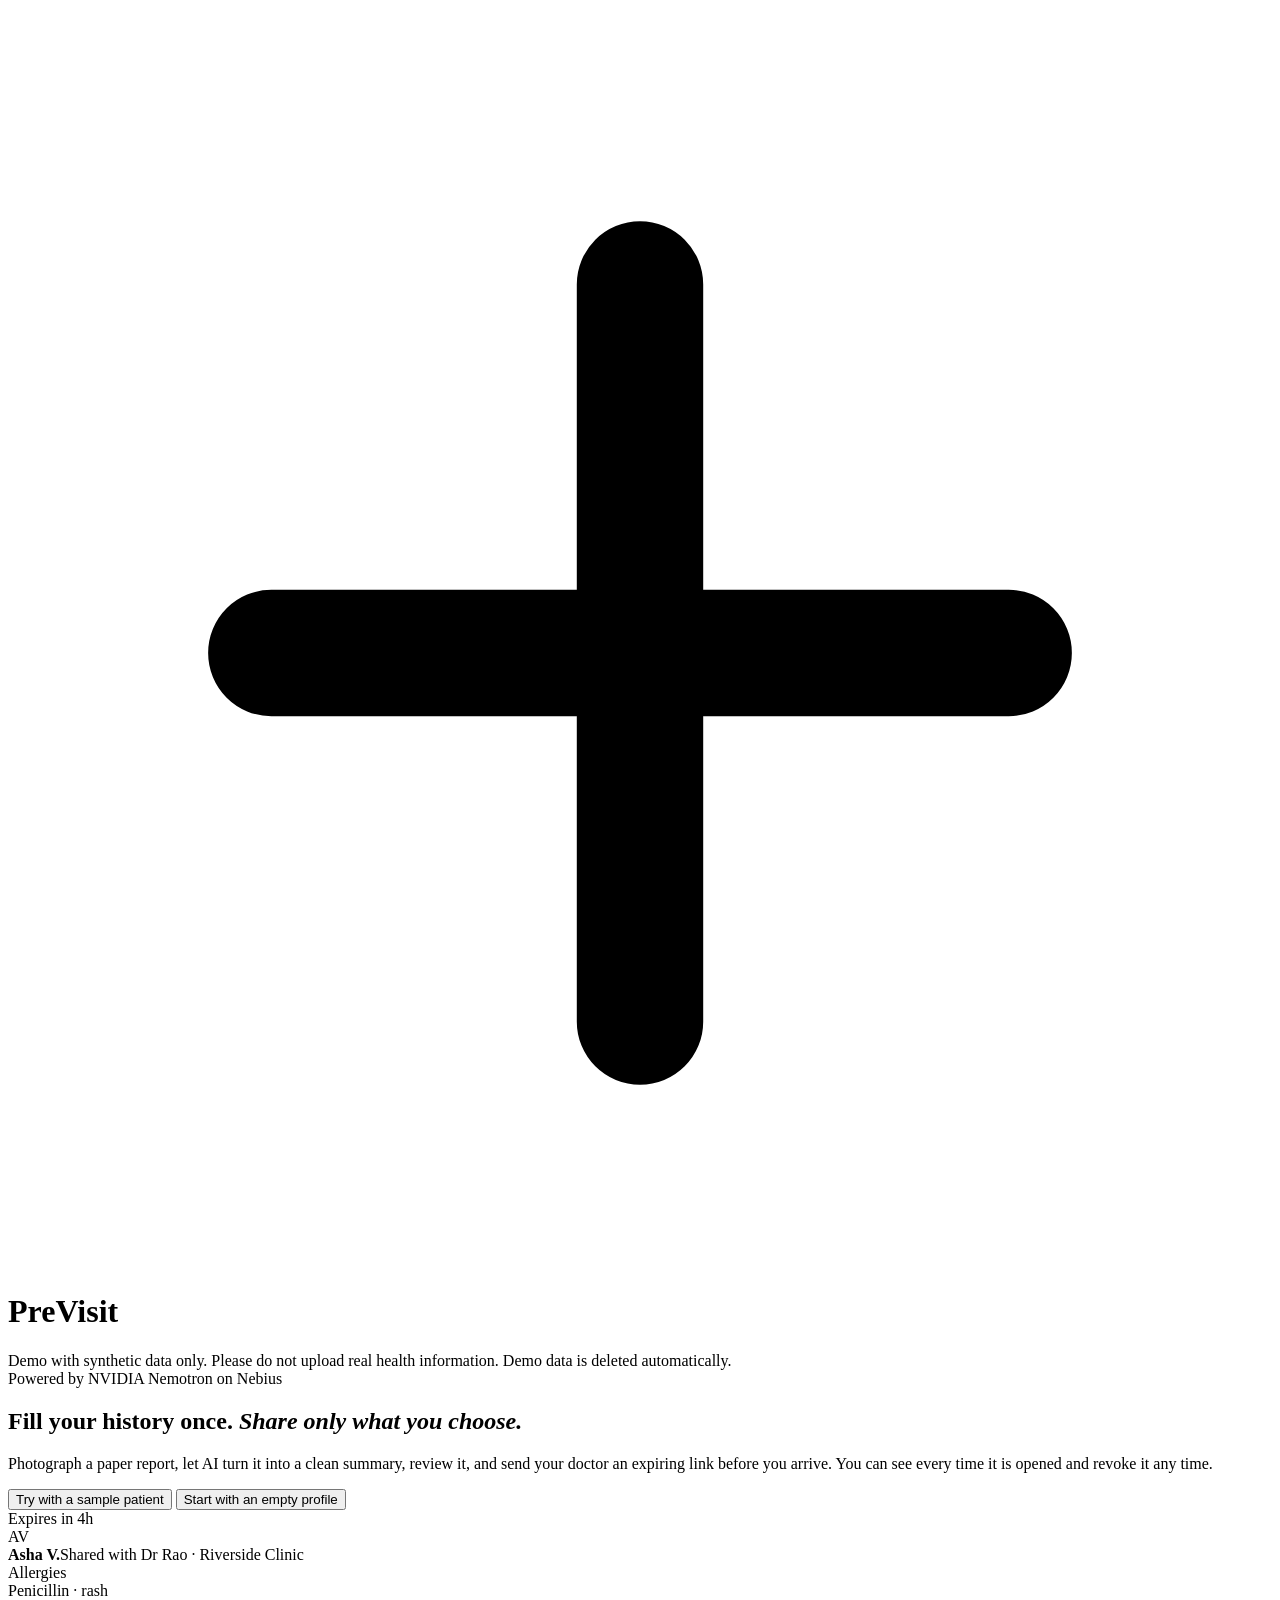
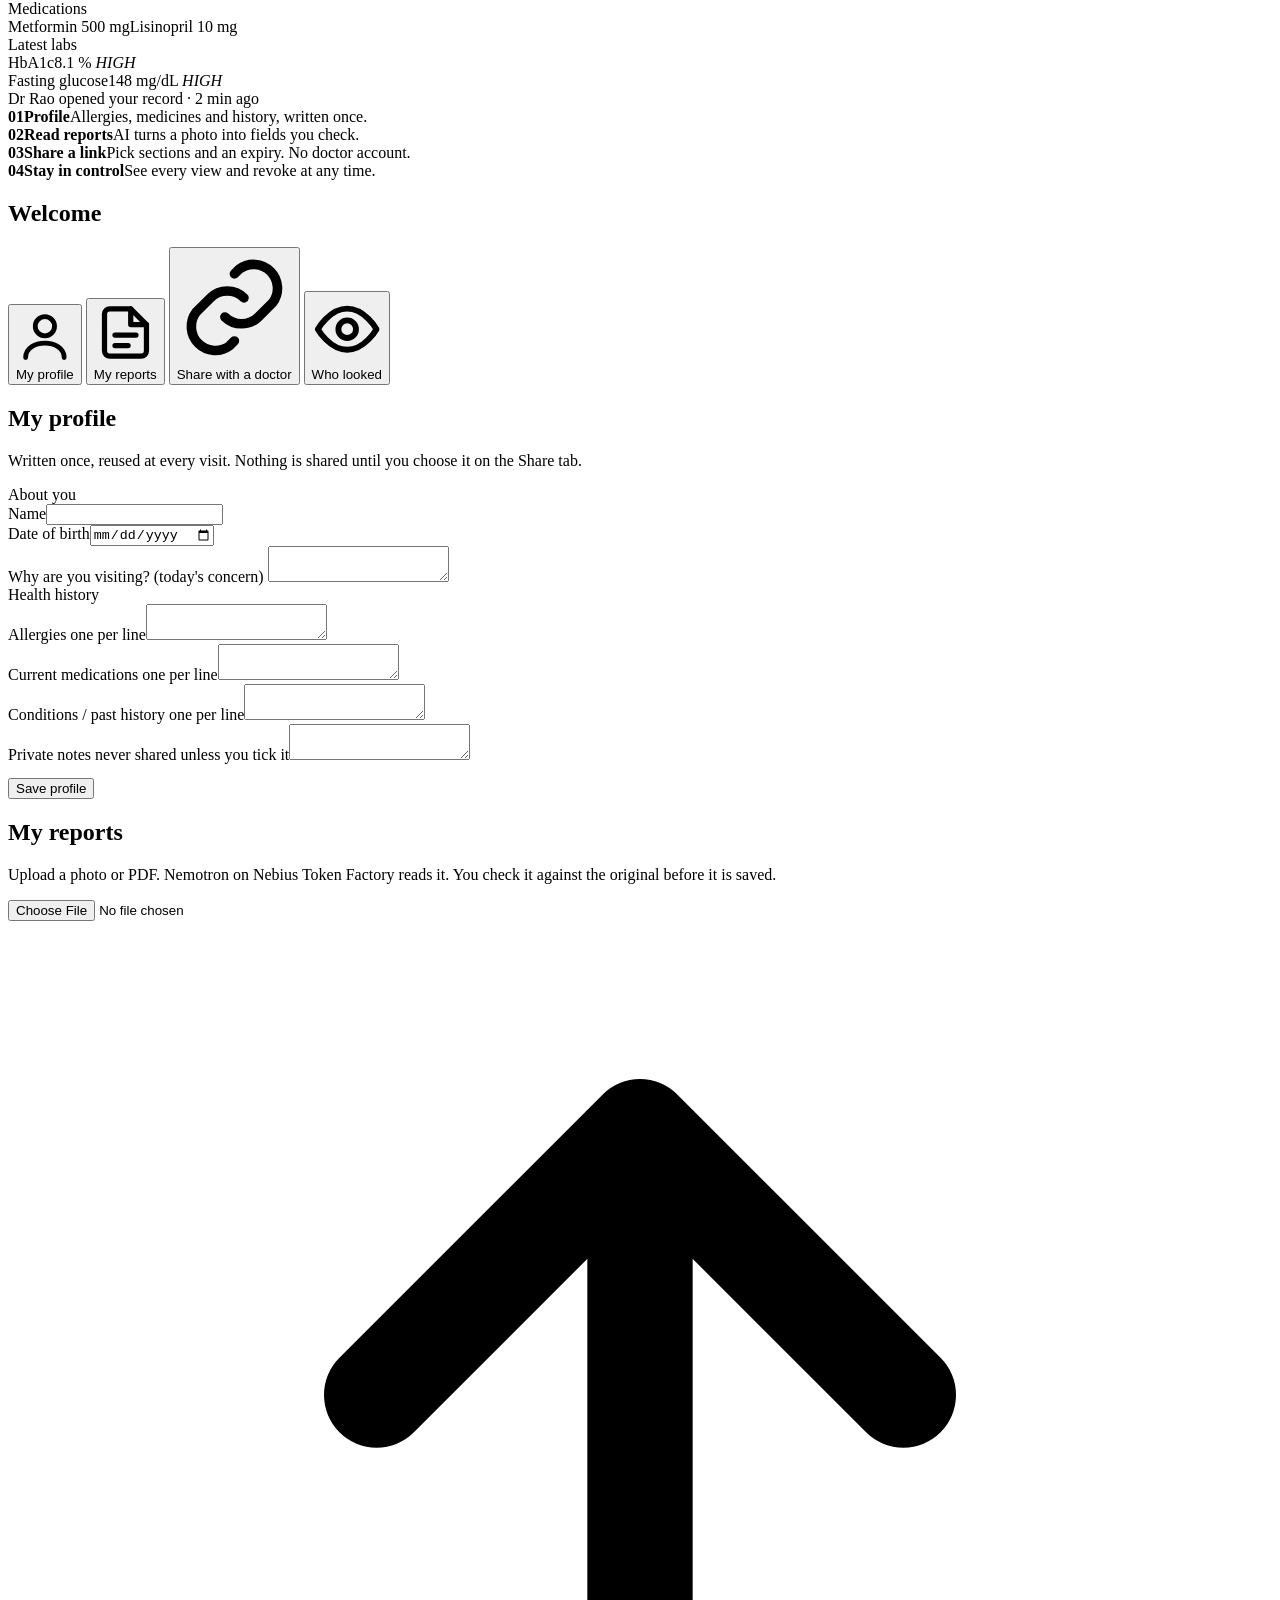
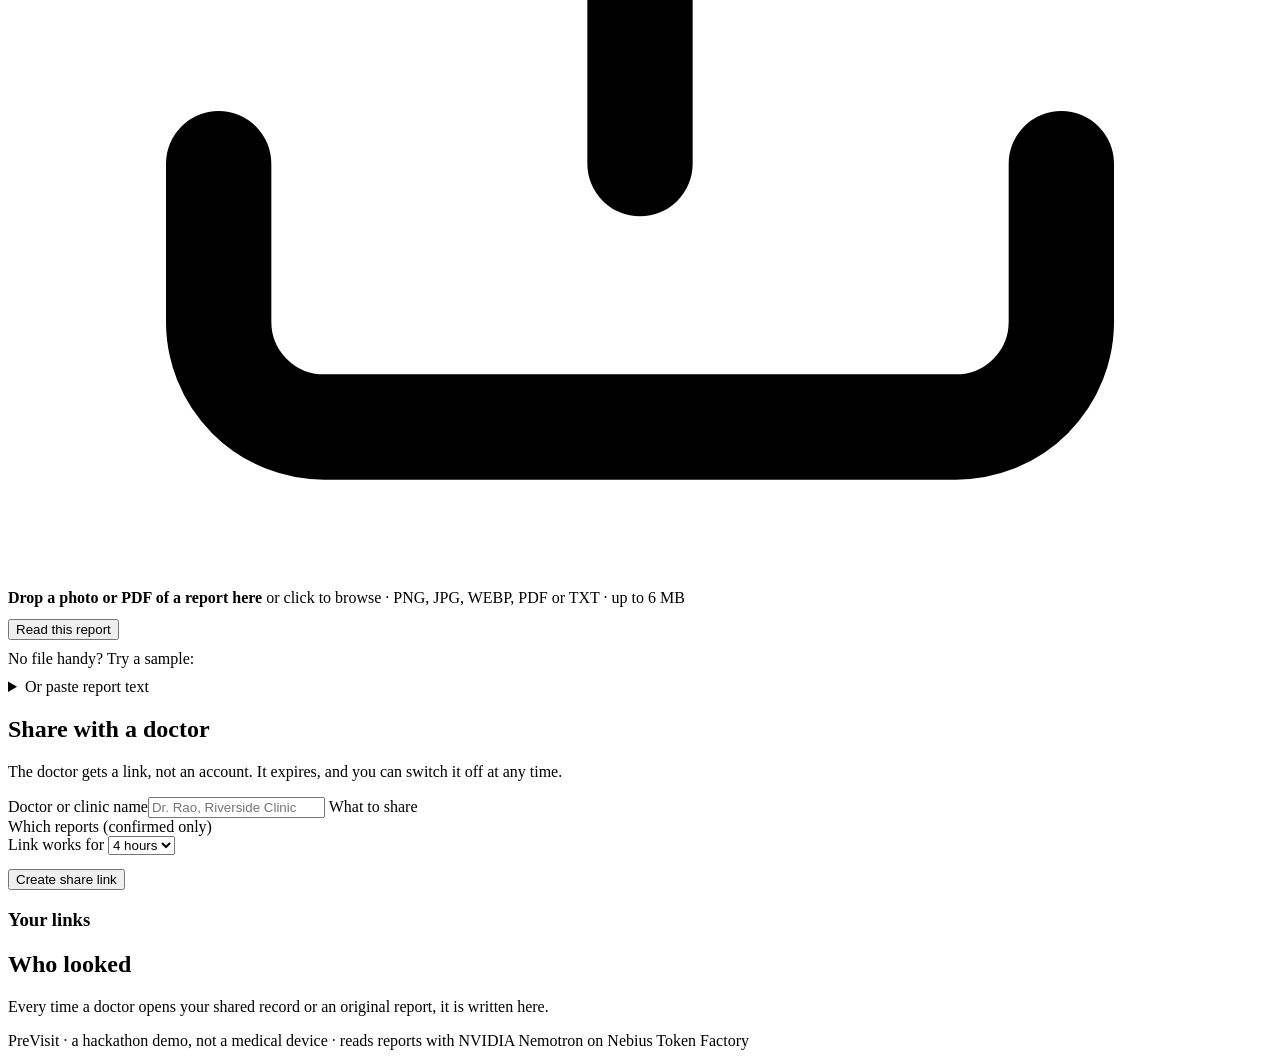
==== app/static/index.html @ 8d91fc80 "PreVisit: patient pre-visit records with NVIDIA Nemotron on Nebius Token Factory" ====
<!doctype html>
<html lang="en">
<head>
<meta charset="utf-8">
<meta name="viewport" content="width=device-width,initial-scale=1">
<title>PreVisit</title>
<link rel="preconnect" href="https://fonts.googleapis.com">
<link rel="stylesheet" href="https://fonts.googleapis.com/css2?family=Fraunces:ital,opsz,wght@0,9..144,500;0,9..144,600;1,9..144,500&family=Inter:wght@400;500;600;700&display=swap">
<link rel="stylesheet" href="/static/style.css">
</head>
<body>
<header><div class="in"><h1><span class="mark"><svg viewBox="0 0 24 24" fill="none" stroke="currentColor" stroke-width="2.4" stroke-linecap="round"><path d="M12 5v14M5 12h14"/></svg></span>PreVisit</h1><small id="modelinfo"></small></div></header>
<div class="demo" id="demo">Demo with synthetic data only. Please do not upload real health information. Demo data is deleted automatically.</div>

<main>
  <!-- landing -->
  <section id="landing" class="card hero hidden">
    <div>
      <span class="eyebrow">Powered by NVIDIA Nemotron on Nebius</span>
      <h2>Fill your history once. <em>Share only what you choose.</em></h2>
      <p class="sub">Photograph a paper report, let AI turn it into a clean summary, review it, and send your doctor an expiring link before you arrive. You can see every time it is opened and revoke it any time.</p>
      <div class="row">
        <button class="btn" id="startSample">Try with a sample patient</button>
        <button class="btn ghost" id="startEmpty">Start with an empty profile</button>
      </div>
    </div>
    <div class="preview" aria-hidden="true">
      <span class="badge-exp">Expires in 4h</span>
      <div class="pv-card">
        <div class="pv-top"><span class="avatar">AV</span><div><b>Asha V.</b><span>Shared with Dr Rao · Riverside Clinic</span></div></div>
        <div class="pv-label">Allergies</div>
        <div class="chips"><span class="chip red">Penicillin · rash</span></div>
        <div class="pv-label">Medications</div>
        <div class="chips"><span class="chip">Metformin 500 mg</span><span class="chip">Lisinopril 10 mg</span></div>
        <div class="pv-label">Latest labs</div>
        <div class="pv-lab"><span>HbA1c</span><span>8.1 % <em>HIGH</em></span></div>
        <div class="pv-lab"><span>Fasting glucose</span><span>148 mg/dL <em>HIGH</em></span></div>
      </div>
      <div class="toast"><i></i>Dr Rao opened your record · 2 min ago</div>
    </div>
    <div class="steps">
      <div class="step"><b>01</b><strong>Profile</strong><span>Allergies, medicines and history, written once.</span></div>
      <div class="step"><b>02</b><strong>Read reports</strong><span>AI turns a photo into fields you check.</span></div>
      <div class="step"><b>03</b><strong>Share a link</strong><span>Pick sections and an expiry. No doctor account.</span></div>
      <div class="step"><b>04</b><strong>Stay in control</strong><span>See every view and revoke at any time.</span></div>
    </div>
  </section>

  <!-- app -->
  <section id="app" class="hidden">
    <div class="hello">
      <div><h2 id="helloName">Welcome</h2><p class="sub" id="helloSub"></p></div>
      <ol class="progress" id="progress"></ol>
    </div>
    <nav class="tabs" id="tabs">
      <button data-tab="profile" class="on"><svg viewBox="0 0 24 24" fill="none" stroke="currentColor" stroke-width="2" stroke-linecap="round" stroke-linejoin="round"><circle cx="12" cy="8" r="4"/><path d="M4 21c0-4 4-6 8-6s8 2 8 6"/></svg>My profile</button>
      <button data-tab="reports"><svg viewBox="0 0 24 24" fill="none" stroke="currentColor" stroke-width="2" stroke-linecap="round" stroke-linejoin="round"><path d="M14 3H6a2 2 0 0 0-2 2v14a2 2 0 0 0 2 2h12a2 2 0 0 0 2-2V9z"/><path d="M14 3v6h6M8 13h8M8 17h5"/></svg>My reports<span class="count hidden" id="draftCount"></span></button>
      <button data-tab="share"><svg viewBox="0 0 24 24" fill="none" stroke="currentColor" stroke-width="2" stroke-linecap="round" stroke-linejoin="round"><path d="M10 14a5 5 0 0 0 7 0l3-3a5 5 0 0 0-7-7l-1 1"/><path d="M14 10a5 5 0 0 0-7 0l-3 3a5 5 0 0 0 7 7l1-1"/></svg>Share with a doctor</button>
      <button data-tab="log"><svg viewBox="0 0 24 24" fill="none" stroke="currentColor" stroke-width="2" stroke-linecap="round" stroke-linejoin="round"><path d="M2 12s4-7 10-7 10 7 10 7-4 7-10 7S2 12 2 12z"/><circle cx="12" cy="12" r="3"/></svg>Who looked</button>
    </nav>

    <div id="tab-profile" class="card">
      <h2>My profile</h2>
      <p class="sub">Written once, reused at every visit. Nothing is shared until you choose it on the Share tab.</p>
      <div class="sect">About you</div>
      <div class="grid2">
        <div><label>Name</label><input type="text" id="p_name"></div>
        <div><label>Date of birth</label><input type="date" id="p_dob"></div>
      </div>
      <label>Why are you visiting? <span class="hint">(today's concern)</span></label>
      <textarea id="p_concern"></textarea>
      <div id="emergency" class="alert bad hidden"></div>
      <div class="sect">Health history</div>
      <div class="grid2">
        <div><label>Allergies <span class="hint">one per line</span></label><textarea id="p_allergies"></textarea></div>
        <div><label>Current medications <span class="hint">one per line</span></label><textarea id="p_meds"></textarea></div>
        <div><label>Conditions / past history <span class="hint">one per line</span></label><textarea id="p_conditions"></textarea></div>
        <div><label>Private notes <span class="hint">never shared unless you tick it</span></label><textarea id="p_notes"></textarea></div>
      </div>
      <div class="row" style="margin-top:14px"><button class="btn" id="saveProfile">Save profile</button><span id="saved" class="hint"></span></div>
    </div>

    <div id="tab-reports" class="card hidden">
      <h2>My reports</h2>
      <p class="sub">Upload a photo or PDF. Nemotron on Nebius Token Factory reads it. You check it against the original before it is saved.</p>
      <label class="drop" id="drop">
        <input type="file" id="file" accept="image/png,image/jpeg,image/webp,application/pdf,text/plain">
        <span class="drop-ic"><svg viewBox="0 0 24 24" fill="none" stroke="currentColor" stroke-width="2" stroke-linecap="round" stroke-linejoin="round"><path d="M12 16V4M7 9l5-5 5 5"/><path d="M4 16v3a2 2 0 0 0 2 2h12a2 2 0 0 0 2-2v-3"/></svg></span>
        <b id="dropName">Drop a photo or PDF of a report here</b>
        <span class="hint">or click to browse · PNG, JPG, WEBP, PDF or TXT · up to 6 MB</span>
      </label>
      <div class="row" style="margin-top:12px"><button class="btn" id="upload">Read this report</button></div>
      <div class="row" style="margin-top:10px">
        <span class="hint">No file handy? Try a sample:</span>
        <span id="samples" class="row"></span>
      </div>
      <details style="margin-top:10px"><summary class="hint">Or paste report text</summary>
        <textarea id="pasted" placeholder="Paste the text of a report (synthetic data only)"></textarea>
        <button class="btn ghost" id="pasteBtn" style="margin-top:6px">Read pasted text</button>
      </details>
      <div id="reportMsg"></div>
      <div id="reportList"></div>
    </div>

    <div id="tab-share" class="card hidden">
      <h2>Share with a doctor</h2>
      <p class="sub">The doctor gets a link, not an account. It expires, and you can switch it off at any time.</p>
      <label>Doctor or clinic name</label><input type="text" id="s_doctor" placeholder="Dr. Rao, Riverside Clinic">
      <label>What to share</label>
      <div id="s_sections"></div>
      <div id="s_reports" class="hidden"><label>Which reports <span class="hint">(confirmed only)</span></label><div id="s_reportlist"></div></div>
      <label>Link works for</label>
      <select id="s_expiry">
        <option value="60">1 hour</option><option value="240" selected>4 hours</option>
        <option value="1440">1 day</option><option value="10080">7 days</option>
      </select>
      <div class="row" style="margin-top:14px"><button class="btn" id="makeShare">Create share link</button></div>
      <div id="shareMsg"></div>
      <h3>Your links</h3>
      <div id="shareList"></div>
    </div>

    <div id="tab-log" class="card hidden">
      <h2>Who looked</h2>
      <p class="sub">Every time a doctor opens your shared record or an original report, it is written here.</p>
      <div id="logList"></div>
    </div>
  </section>
</main>
<footer>PreVisit · a hackathon demo, not a medical device · reads reports with NVIDIA Nemotron on Nebius Token Factory</footer>

<script>
const $ = s => document.querySelector(s);
const esc = s => String(s ?? '').replace(/[&<>"']/g, c => ({'&':'&amp;','<':'&lt;','>':'&gt;','"':'&quot;',"'":'&#39;'}[c]));
let TOKEN = null; try { TOKEN = localStorage.getItem('pv_token'); } catch (e) {}
let STATE = {profile: {}, reports: []};

async function api(path, opts = {}) {
  const o = {...opts, headers: {...(opts.headers || {})}};
  if (TOKEN) o.headers['X-Patient-Token'] = TOKEN;
  if (o.body && !(o.body instanceof FormData)) { o.headers['Content-Type'] = 'application/json'; o.body = JSON.stringify(o.body); }
  const r = await fetch(path, o);
  if (!r.ok) {
    let m = r.statusText; try { const j = await r.json(); m = typeof j.detail === 'string' ? j.detail : JSON.stringify(j.detail); } catch (e) {}
    if (r.status === 401) { try { localStorage.removeItem('pv_token'); } catch (e) {} TOKEN = null; boot(); }
    throw new Error(m);
  }
  return r.json();
}
function busy(btn, on, label) { btn.disabled = on; if (on) { btn._t = btn.textContent; btn.innerHTML = '<span class="spinner"></span>' + (label || 'Working'); } else btn.textContent = btn._t || btn.textContent; }
function when(t) { return new Date(t * 1000).toLocaleString(); }
const lines = id => $(id).value.split('\n').map(x => x.trim()).filter(Boolean);

// ---------- boot
async function boot() {
  const cfg = await fetch('/api/config').then(r => r.json()).catch(() => ({}));
  $('#modelinfo').textContent = cfg.mock ? 'Mock mode (no AI calls)' : '';
  if (cfg.retention_hours) $('#demo').textContent = `Demo with synthetic data only. Please do not upload real health information. Demo data is deleted after ${cfg.retention_hours} hours.`;
  if (!TOKEN) { $('#landing').classList.remove('hidden'); $('#app').classList.add('hidden'); return; }
  $('#landing').classList.add('hidden'); $('#app').classList.remove('hidden');
  await refresh(); loadSamples();
  if (location.hash) showTab(location.hash.slice(1));
}
async function start(sample) {
  const r = await api('/api/patients' + (sample ? '?sample=true' : ''), {method: 'POST'});
  TOKEN = r.token; try { localStorage.setItem('pv_token', TOKEN); } catch (e) {}
  boot();
}
$('#startSample').onclick = () => start(true);
$('#startEmpty').onclick = () => start(false);

async function refresh() {
  STATE = await api('/api/me');
  const p = STATE.profile;
  $('#p_name').value = p.name; $('#p_dob').value = p.dob; $('#p_concern').value = p.todays_concern;
  $('#p_allergies').value = p.allergies.join('\n'); $('#p_meds').value = p.medications.join('\n');
  $('#p_conditions').value = p.conditions.join('\n'); $('#p_notes').value = p.notes;
  renderReports(); renderShareForm(); renderProgress(); loadShares(); loadLog();
}

// ---------- welcome + next step
let SHARES = [];
function renderProgress() {
  const p = STATE.profile, reps = STATE.reports;
  const drafts = reps.filter(r => r.status === 'draft').length, confirmed = reps.length - drafts;
  const active = SHARES.filter(s => s.state === 'active').length;
  const profileDone = !!(p.name && (p.todays_concern || p.allergies.length || p.medications.length || p.conditions.length));
  const steps = [
    {tab: 'profile', done: profileDone, t: 'Fill in your profile', d: profileDone ? 'Done' : 'A few minutes, once'},
    {tab: 'reports', done: confirmed > 0 && !drafts, t: 'Add and check reports',
     d: drafts ? `${drafts} waiting for your check` : confirmed ? `${confirmed} checked` : 'Photo or PDF'},
    {tab: 'share', done: active > 0, t: 'Share with your doctor', d: active ? `${active} active link${active > 1 ? 's' : ''}` : 'An expiring link'},
  ];
  const next = steps.find(s => !s.done);
  const first = (p.name || '').replace(/\(.*?\)/g, '').trim().split(/\s+/)[0];
  $('#helloName').textContent = first ? `Hi ${first}` : 'Welcome';
  $('#helloSub').textContent = next ? `Next: ${next.t.toLowerCase()}.` : "You're ready for your visit.";
  $('#progress').innerHTML = steps.map((s, i) => `<li class="${s.done ? 'done' : s === next ? 'next' : ''}" onclick="showTab('${s.tab}')">
    <span class="n">${s.done ? '✓' : i + 1}</span><div><b>${s.t}</b><span>${s.d}</span></div></li>`).join('');
  $('#draftCount').textContent = drafts; $('#draftCount').classList.toggle('hidden', !drafts);
}

// ---------- tabs
function showTab(name) {
  const b = document.querySelector(`#tabs button[data-tab="${name}"]`) || document.querySelector('#tabs button');
  document.querySelectorAll('#tabs button').forEach(x => x.classList.toggle('on', x === b));
  ['profile', 'reports', 'share', 'log'].forEach(t => $('#tab-' + t).classList.toggle('hidden', t !== b.dataset.tab));
  if (b.dataset.tab === 'share') { renderShareForm(); loadShares(); }
  if (b.dataset.tab === 'log') loadLog();
}
document.querySelectorAll('#tabs button').forEach(b => b.onclick = () => { history.replaceState(null, '', '#' + b.dataset.tab); showTab(b.dataset.tab); });

// ---------- profile
$('#saveProfile').onclick = async () => {
  const btn = $('#saveProfile'); busy(btn, true, 'Saving');
  try {
    const r = await api('/api/me/profile', {method: 'PUT', body: {
      name: $('#p_name').value, dob: $('#p_dob').value, todays_concern: $('#p_concern').value, notes: $('#p_notes').value,
      allergies: lines('#p_allergies'), medications: lines('#p_meds'), conditions: lines('#p_conditions')}});
    const e = $('#emergency'); e.classList.toggle('hidden', !r.emergency_warning); e.textContent = r.emergency_warning || '';
    $('#saved').textContent = 'Saved'; setTimeout(() => $('#saved').textContent = '', 2000);
    await refresh();
  } catch (err) { $('#saved').textContent = err.message; }
  busy(btn, false);
};

// ---------- reports
async function loadSamples() {
  try {
    const names = await fetch('/api/samples').then(r => r.json());
    $('#samples').innerHTML = names.map(n => `<button class="btn ghost" data-s="${esc(n)}">${esc(n.replace('sample_', '').replace('.png', '').replace(/_/g, ' '))}</button>`).join('');
    $('#samples').querySelectorAll('button').forEach(b => b.onclick = () => submitReport(b, () => api('/api/me/reports/sample', {method: 'POST', body: {name: b.dataset.s}})));
  } catch (e) {}
}
async function submitReport(btn, fn) {
  $('#reportMsg').innerHTML = ''; busy(btn, true, 'Reading');
  try { await fn(); await refresh(); }
  catch (e) { $('#reportMsg').innerHTML = `<div class="alert bad">${esc(e.message)}</div>`; }
  busy(btn, false);
}
$('#upload').onclick = () => {
  const f = $('#file').files[0]; if (!f) { $('#reportMsg').innerHTML = '<div class="alert warn">Choose a file first.</div>'; return; }
  const fd = new FormData(); fd.append('file', f);
  submitReport($('#upload'), () => api('/api/me/reports', {method: 'POST', body: fd}));
};
$('#file').onchange = () => { const f = $('#file').files[0]; $('#dropName').textContent = f ? f.name : 'Drop a photo or PDF of a report here'; $('#drop').classList.toggle('has', !!f); };
['dragenter', 'dragover'].forEach(ev => $('#drop').addEventListener(ev, e => { e.preventDefault(); $('#drop').classList.add('over'); }));
['dragleave', 'drop'].forEach(ev => $('#drop').addEventListener(ev, e => { e.preventDefault(); $('#drop').classList.remove('over'); }));
$('#drop').addEventListener('drop', e => { if (e.dataTransfer.files.length) { $('#file').files = e.dataTransfer.files; $('#file').onchange(); } });
$('#pasteBtn').onclick = () => submitReport($('#pasteBtn'), () => api('/api/me/reports/text', {method: 'POST', body: {text: $('#pasted').value}}));

const FIELDS = {
  medications: ['name', 'dose', 'frequency'], allergies: ['substance', 'reaction'], conditions: ['name'],
  lab_results: ['test', 'value', 'unit', 'reference_range', 'flag']
};
const TITLES = {medications: 'Medications', allergies: 'Allergies', conditions: 'Conditions', lab_results: 'Lab results'};
const LABELS = {name: 'Name', dose: 'Dose', frequency: 'How often', substance: 'Allergic to', reaction: 'Reaction',
  test: 'Test', value: 'Result', unit: 'Unit', reference_range: 'Normal range', flag: 'Flag'};
const TYPE = {lab: 'Lab report', prescription: 'Prescription', discharge: 'Discharge summary', imaging: 'Imaging report', other: 'Report'};

function rowHtml(key, item) {
  return `<div class="ex-row" data-key="${key}">` + FIELDS[key].map(f => f === 'flag'
    ? `<select data-f="flag" class="flag-${esc(item.flag || 'none')}" onchange="this.className='flag-'+(this.value||'none')">` +
      ['', 'high', 'low', 'normal'].map(v => `<option value="${v}" ${(item.flag || '') === v ? 'selected' : ''}>${v ? v[0].toUpperCase() + v.slice(1) : '–'}</option>`).join('') + '</select>'
    : `<input type="text" data-f="${f}" placeholder="${LABELS[f]}" aria-label="${LABELS[f]}" value="${esc(item[f] ?? '')}">`).join('') +
    `<button title="Remove this line" onclick="this.parentElement.remove()">×</button></div>`;
}
const headRow = key => `<div class="ex-row ex-head" data-key="${key}">${FIELDS[key].map(f => `<span>${LABELS[f]}</span>`).join('')}<span></span></div>`;
function reportCard(r) {
  const ex = r.extracted || {};
  const meta = [ex.provider, ex.report_date].filter(Boolean).map(m => `<span class="chip">${esc(m)}</span>`).join('');
  let h = `<div class="item" id="rep_${r.id}"><div class="row item-head"><strong>${TYPE[ex.report_type] || 'Report'}</strong>
     <span class="pill ${r.status}">${r.status === 'draft' ? 'Needs your check' : 'Checked'}</span>
     <span class="chips">${meta}</span><span class="hint fname">${esc(r.filename)}</span></div>`;
  h += `<div class="review"><div>`;
  if (r.has_file && r.mime.startsWith('image/')) h += `<img alt="original" src="/api/me/reports/${r.id}/file?t=${encodeURIComponent(TOKEN)}">`;
  else h += `<div class="hint">Original: ${esc(r.mime)}</div>`;
  h += `</div><div>`;
  if (r.status === 'draft') {
    h += `<div class="alert warn">Please compare each line with your report. Fix or remove anything that looks wrong, then confirm.</div>`;
    const empty = [];
    for (const key of Object.keys(FIELDS)) {
      const items = ex[key] || [];
      if (!items.length) { empty.push(TITLES[key].toLowerCase()); h += `<div data-list="${key}"></div>`; continue; }
      h += `<h3>${TITLES[key]}</h3><div data-list="${key}">${headRow(key)}${items.map(i => rowHtml(key, i)).join('')}</div>`;
    }
    if (empty.length) h += `<p class="hint">Nothing found for ${empty.join(', ')}.</p>`;
    h += `<label style="font-weight:400"><input type="checkbox" class="addp" checked> Add medications, allergies and conditions to my profile</label>
      <div class="row" style="margin-top:8px"><button class="btn" onclick="confirmReport('${r.id}', this)">Looks right, save it</button>
      <button class="btn ghost" onclick="delReport('${r.id}')">Discard</button></div>`;
  } else {
    for (const key of Object.keys(FIELDS)) {
      const items = ex[key] || []; if (!items.length) continue;
      h += `<h3>${TITLES[key]}</h3><table>` + items.map(i => '<tr>' + FIELDS[key].map(f =>
        `<td class="${f === 'flag' && (i[f] === 'high' || i[f] === 'low') ? 'flag-' + i[f] : ''}">${esc(i[f] ?? '')}</td>`).join('') + '</tr>').join('') + '</table>';
    }
    h += `<div class="row" style="margin-top:8px"><button class="btn ghost" onclick="delReport('${r.id}')">Delete</button></div>`;
  }
  return h + `</div></div></div>`;
}
function renderReports() { $('#reportList').innerHTML = STATE.reports.map(reportCard).join('') || '<p class="hint">No reports yet.</p>'; }
window.confirmReport = async (id, btn) => {
  const card = $('#rep_' + id), ex = {};
  const orig = STATE.reports.find(r => r.id === id).extracted;
  ['report_type', 'report_date', 'provider', 'key_notes'].forEach(k => ex[k] = orig[k]);
  for (const key of Object.keys(FIELDS)) {
    ex[key] = [...card.querySelectorAll(`[data-list="${key}"] .ex-row:not(.ex-head)`)].map(row => {
      const o = {}; row.querySelectorAll('input,select').forEach(i => o[i.dataset.f] = i.value.trim() || null);
      const src = (orig[key] || []).find(x => FIELDS[key].every(f => (x[f] ?? null) === (o[f] ?? null)));
      if (src && src.source_quote) o.source_quote = src.source_quote;
      return o;
    }).filter(o => Object.values(o).some(v => v));
  }
  busy(btn, true, 'Saving');
  try { await api(`/api/me/reports/${id}/confirm`, {method: 'PUT', body: {extracted: ex, add_to_profile: card.querySelector('.addp').checked}}); await refresh(); }
  catch (e) { $('#reportMsg').innerHTML = `<div class="alert bad">${esc(e.message)}</div>`; busy(btn, false); }
};
window.delReport = async id => { await api('/api/me/reports/' + id, {method: 'DELETE'}); refresh(); };

// ---------- share
const SEC = {todays_concern: "Today's concern", allergies: 'Allergies', medications: 'Medications', conditions: 'Conditions / history', reports: 'Reports', notes: 'Private notes'};
function renderShareForm() {
  const keep = new Set([...document.querySelectorAll('#s_sections input:checked')].map(i => i.value));
  const first = !$('#s_sections').children.length;
  $('#s_sections').innerHTML = Object.entries(SEC).map(([k, v]) =>
    `<label style="font-weight:400;margin:4px 0"><input type="checkbox" value="${k}" ${(first ? k !== 'notes' : keep.has(k)) ? 'checked' : ''}> ${v}</label>`).join('');
  $('#s_sections input[value=reports]').onchange = toggleReports;
  $('#s_sections').querySelectorAll('input').forEach(i => i.onchange = toggleReports);
  const conf = STATE.reports.filter(r => r.status === 'confirmed');
  $('#s_reportlist').innerHTML = conf.map(r => `<label style="font-weight:400;margin:4px 0"><input type="checkbox" value="${r.id}" checked> ${TYPE[r.extracted?.report_type] || 'Report'}${r.extracted?.report_date ? ' · ' + esc(r.extracted.report_date) : ''}</label>`).join('') || '<span class="hint">No confirmed reports yet.</span>';
  toggleReports();
}
function toggleReports() { $('#s_reports').classList.toggle('hidden', !$('#s_sections input[value=reports]').checked); }
$('#makeShare').onclick = async () => {
  const btn = $('#makeShare'); busy(btn, true, 'Creating');
  try {
    const r = await api('/api/me/shares', {method: 'POST', body: {
      doctor_name: $('#s_doctor').value, expires_minutes: +$('#s_expiry').value,
      sections: [...document.querySelectorAll('#s_sections input:checked')].map(i => i.value),
      report_ids: [...document.querySelectorAll('#s_reportlist input:checked')].map(i => i.value)}});
    const url = location.origin + '/doctor?token=' + r.token;
    $('#shareMsg').innerHTML = `<div class="alert ok">Link created. Send it to your doctor.<div class="linkbox"><input type="text" readonly value="${esc(url)}" onclick="this.select()"><button class="btn" onclick="navigator.clipboard.writeText('${esc(url)}')">Copy</button></div>
      <a href="${esc(url)}" target="_blank">Open the doctor's view</a></div>`;
    loadShares();
  } catch (e) { $('#shareMsg').innerHTML = `<div class="alert bad">${esc(e.message)}</div>`; }
  busy(btn, false);
};
async function loadShares() {
  const list = SHARES = await api('/api/me/shares');
  renderProgress();
  $('#shareList').innerHTML = list.map(s => `<div class="item"><div class="row"><strong>${esc(s.doctor_name)}</strong>
    <span class="pill ${s.state}">${s.state}</span><span class="hint">${s.state === 'active' ? 'until ' : 'ended '}${when(s.expires_at)}</span></div>
    <div class="hint">${s.sections.map(x => SEC[x]).join(', ')}</div>
    <div class="row" style="margin-top:10px">${s.state === 'active' ? `<a class="btn-link" href="/doctor?token=${esc(s.token)}" target="_blank">Open doctor's view ↗</a>
    <button class="btn danger sm" onclick="revoke('${s.id}')">Revoke access</button>` : ''}</div></div>`).join('') || '<p class="hint">No links yet.</p>';
}
window.revoke = async id => { await api(`/api/me/shares/${id}/revoke`, {method: 'POST'}); loadShares(); loadLog(); };

// ---------- log
async function loadLog() {
  const rows = await api('/api/me/access-log');
  $('#logList').innerHTML = rows.length ? '<ul class="timeline">' +
    rows.map(r => `<li><span class="dot${r.action.startsWith('Viewed') ? ' doc' : ''}"></span><div><b>${esc(r.action)}</b>
      <span class="hint">${esc(r.doctor_name)} · device …${esc(r.device)}</span></div><time>${when(r.at)}</time></li>`).join('') + '</ul>'
    : '<div class="empty">Nobody has opened your record yet. When a doctor does, it shows up here.</div>';
}

boot();
</script>
</body>
</html>
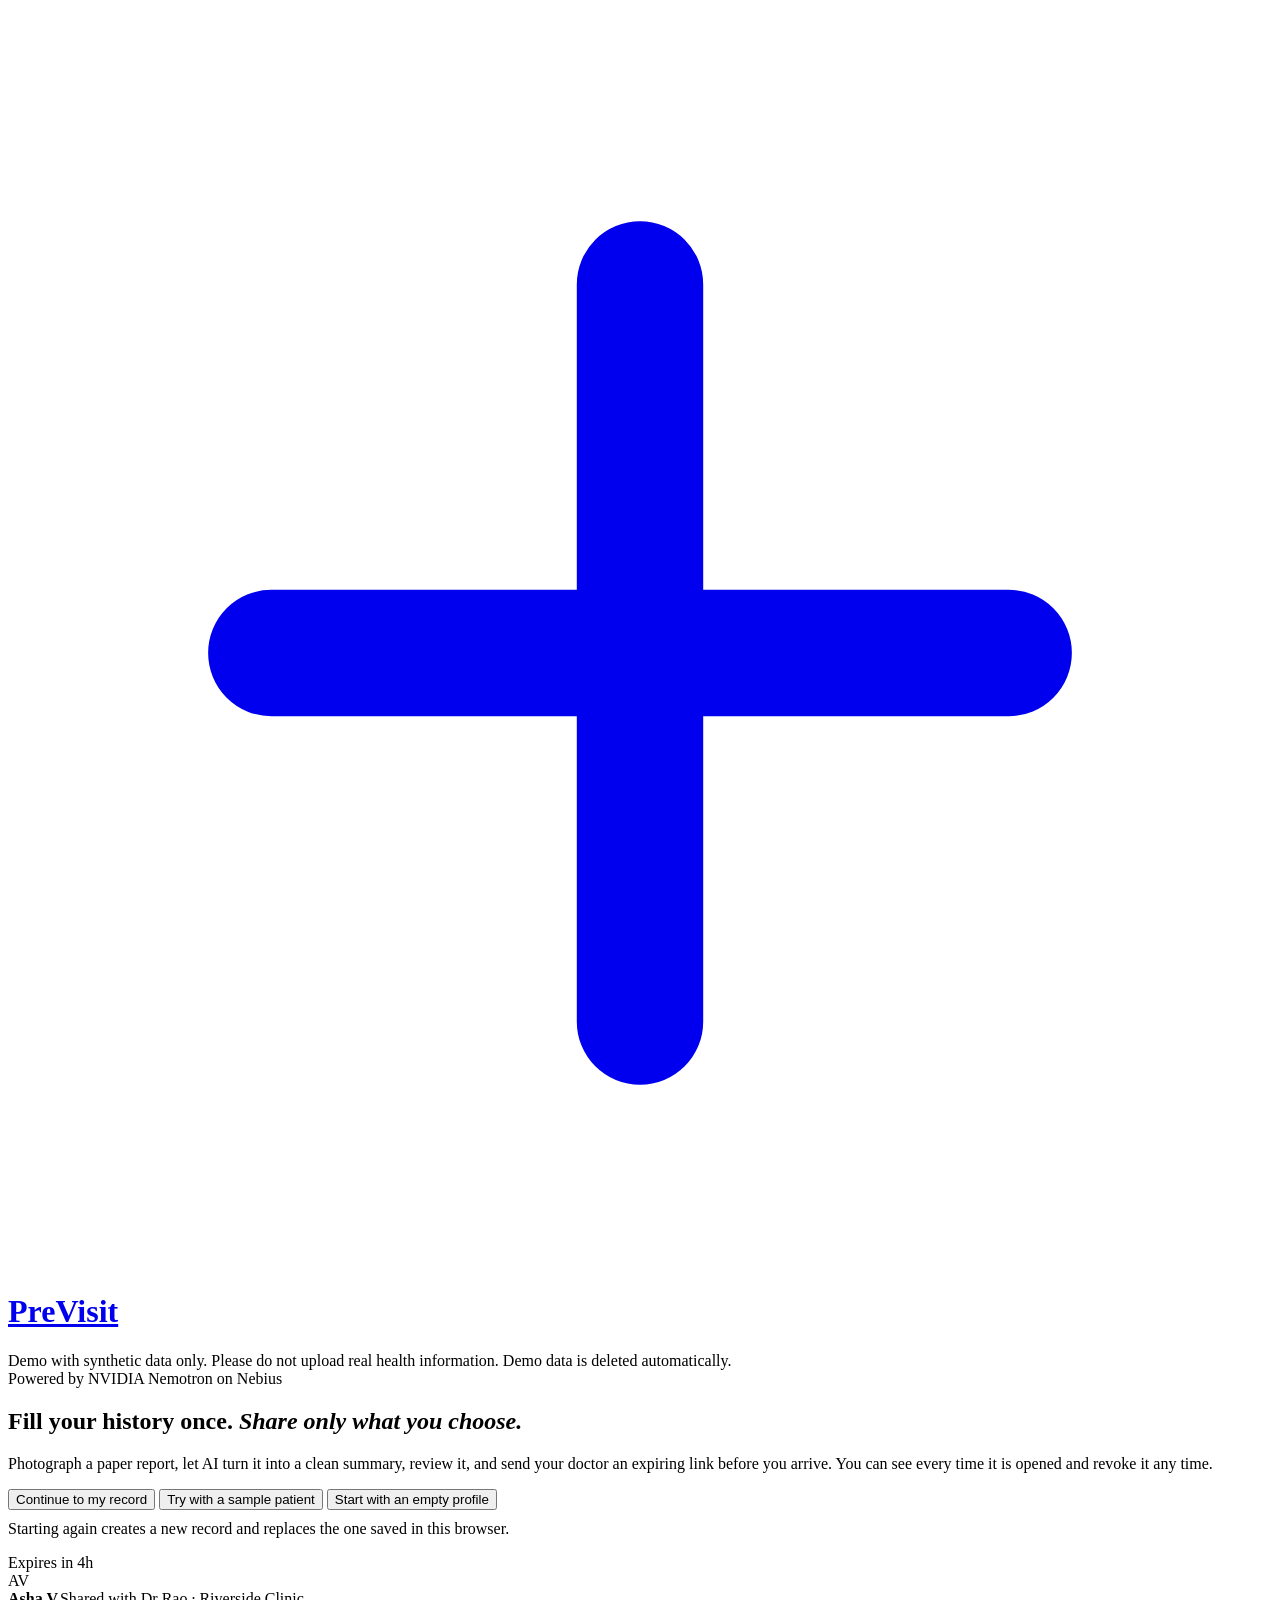
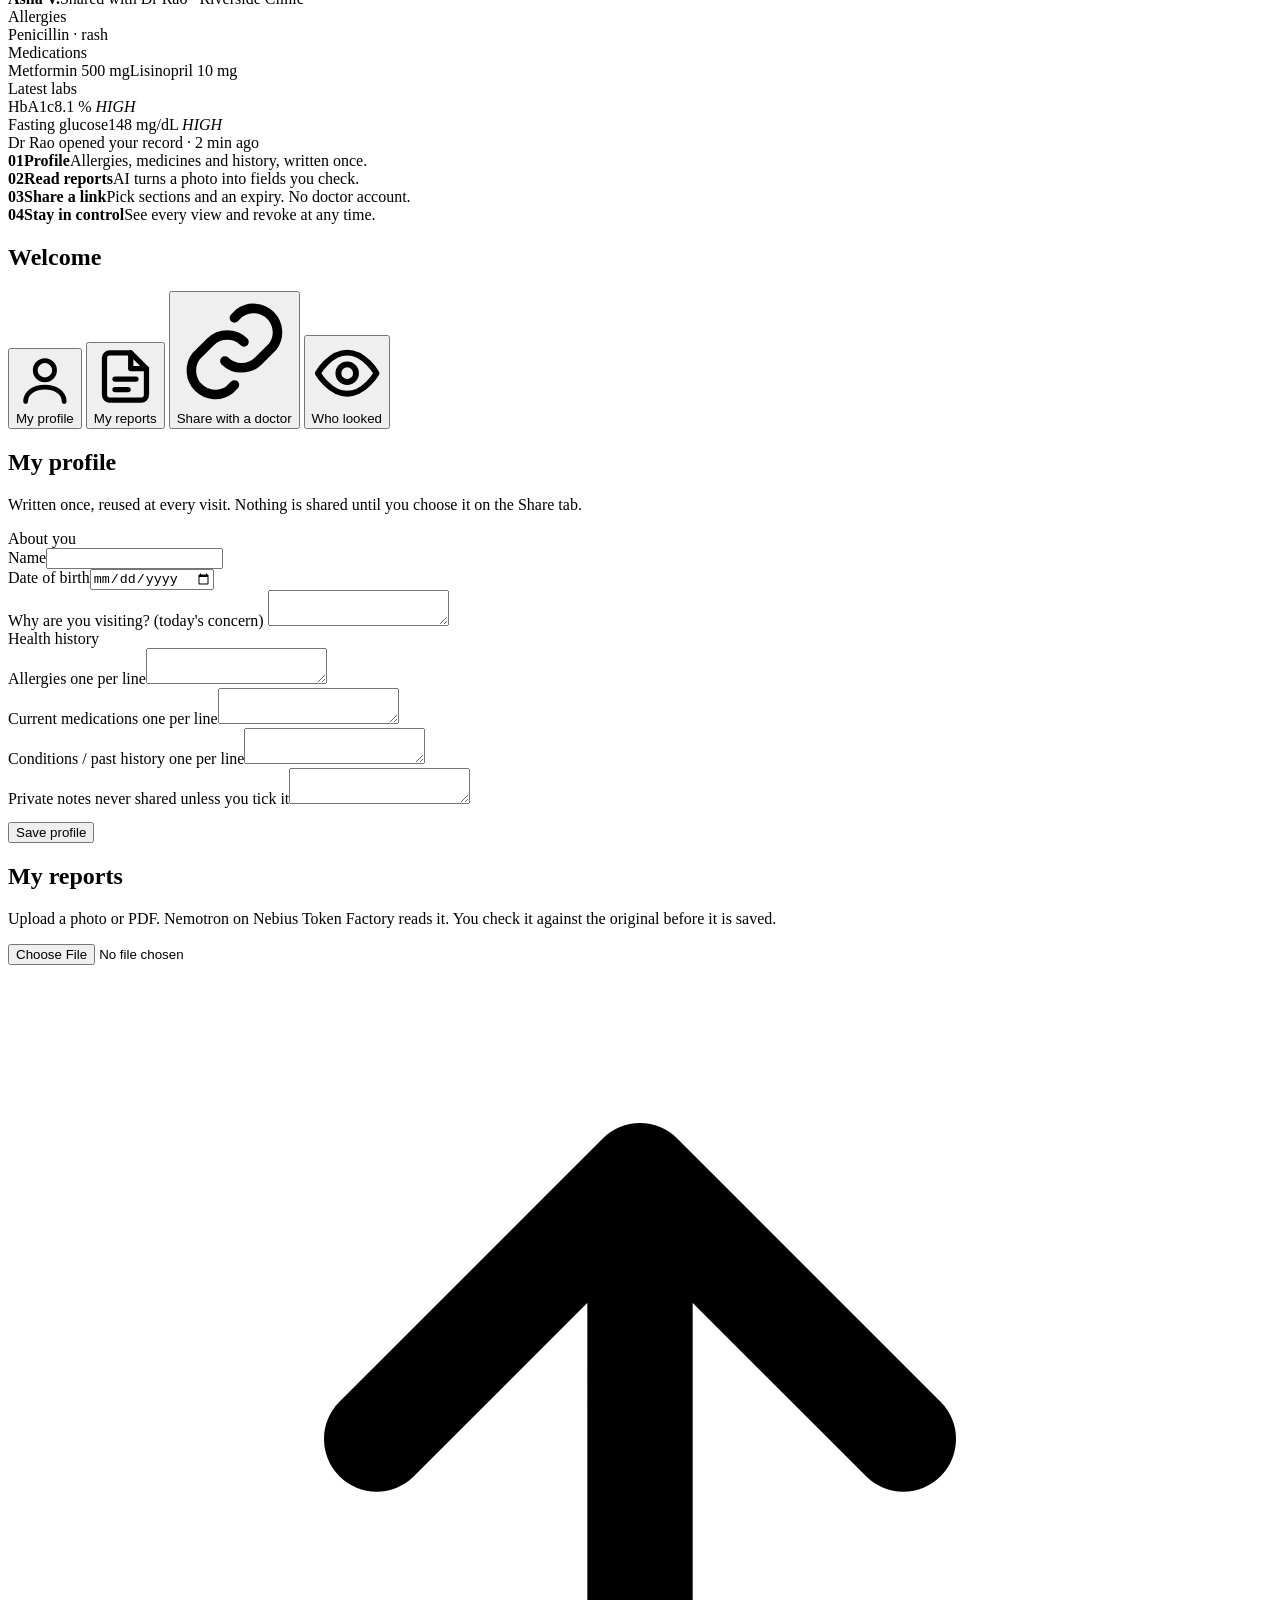
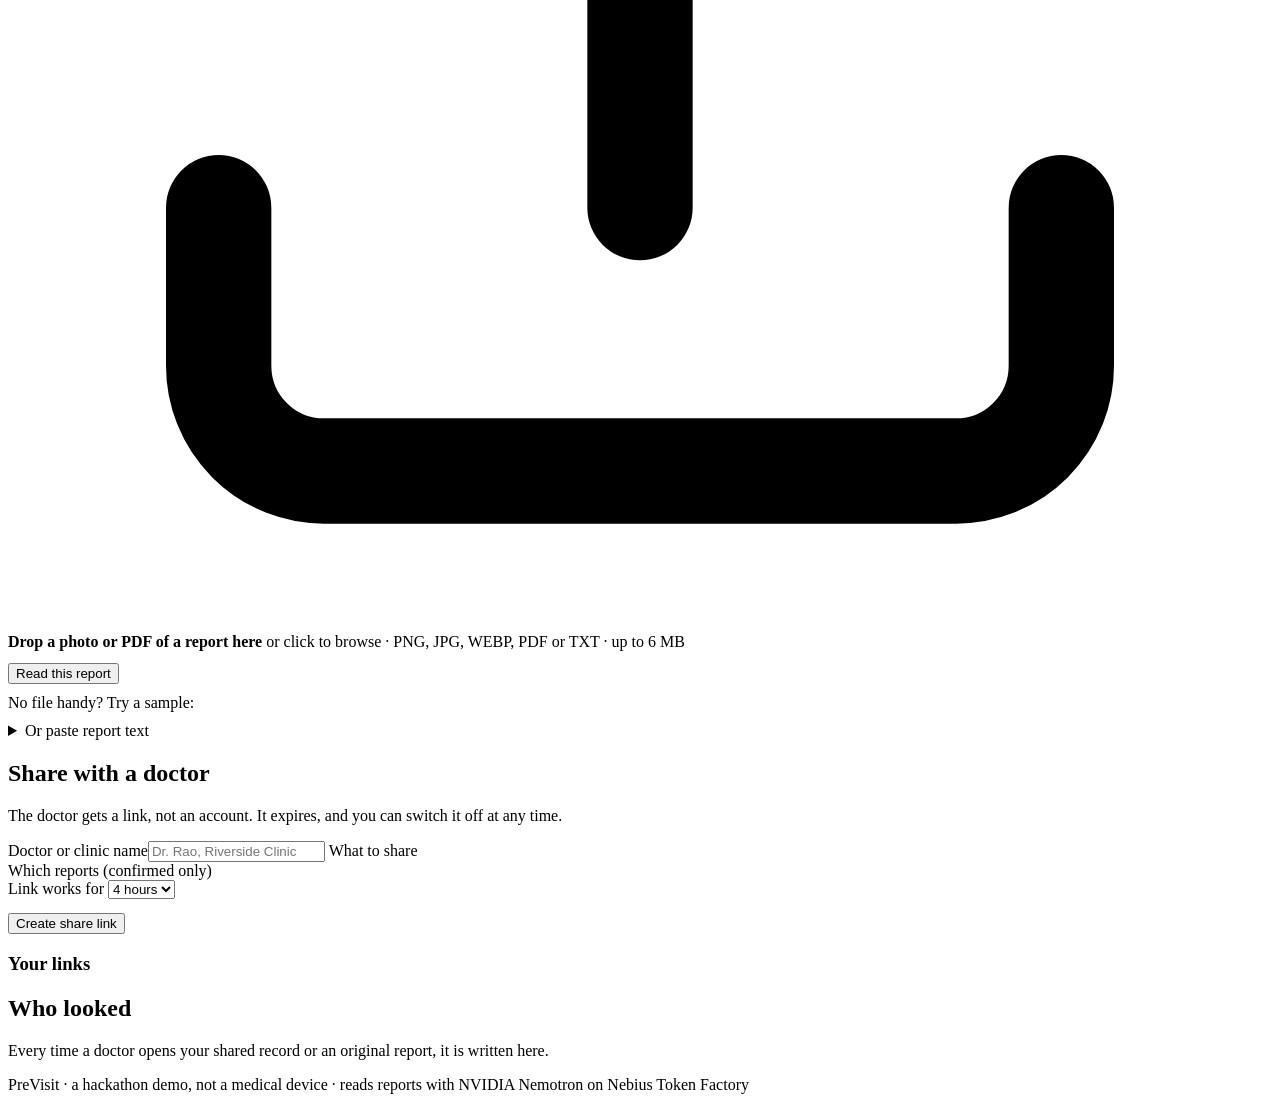
==== commit 4af86d8a: "Add profile autosave, back-to-home navigation and README model details" ====
--- a/app/static/index.html
+++ b/app/static/index.html
@@ -9,7 +9,7 @@
 <link rel="stylesheet" href="/static/style.css">
 </head>
 <body>
-<header><div class="in"><h1><span class="mark"><svg viewBox="0 0 24 24" fill="none" stroke="currentColor" stroke-width="2.4" stroke-linecap="round"><path d="M12 5v14M5 12h14"/></svg></span>PreVisit</h1><small id="modelinfo"></small></div></header>
+<header><div class="in"><h1><a class="home" href="#home" title="PreVisit home"><span class="mark"><svg viewBox="0 0 24 24" fill="none" stroke="currentColor" stroke-width="2.4" stroke-linecap="round"><path d="M12 5v14M5 12h14"/></svg></span>PreVisit</a></h1><small id="modelinfo"></small></div></header>
 <div class="demo" id="demo">Demo with synthetic data only. Please do not upload real health information. Demo data is deleted automatically.</div>
 
 <main>
@@ -20,9 +20,11 @@
       <h2>Fill your history once. <em>Share only what you choose.</em></h2>
       <p class="sub">Photograph a paper report, let AI turn it into a clean summary, review it, and send your doctor an expiring link before you arrive. You can see every time it is opened and revoke it any time.</p>
       <div class="row">
+        <button class="btn hidden" id="continueBtn">Continue to my record</button>
         <button class="btn" id="startSample">Try with a sample patient</button>
         <button class="btn ghost" id="startEmpty">Start with an empty profile</button>
       </div>
+      <p class="hint hidden" id="restartHint" style="margin-top:10px">Starting again creates a new record and replaces the one saved in this browser.</p>
     </div>
     <div class="preview" aria-hidden="true">
       <span class="badge-exp">Expires in 4h</span>
@@ -142,7 +144,7 @@
   const r = await fetch(path, o);
   if (!r.ok) {
     let m = r.statusText; try { const j = await r.json(); m = typeof j.detail === 'string' ? j.detail : JSON.stringify(j.detail); } catch (e) {}
-    if (r.status === 401) { try { localStorage.removeItem('pv_token'); } catch (e) {} TOKEN = null; boot(); }
+    if (r.status === 401) { try { localStorage.removeItem('pv_token'); } catch (e) {} TOKEN = null; route(); }
     throw new Error(m);
   }
   return r.json();
@@ -156,18 +158,31 @@
   const cfg = await fetch('/api/config').then(r => r.json()).catch(() => ({}));
   $('#modelinfo').textContent = cfg.mock ? 'Mock mode (no AI calls)' : '';
   if (cfg.retention_hours) $('#demo').textContent = `Demo with synthetic data only. Please do not upload real health information. Demo data is deleted after ${cfg.retention_hours} hours.`;
-  if (!TOKEN) { $('#landing').classList.remove('hidden'); $('#app').classList.add('hidden'); return; }
-  $('#landing').classList.add('hidden'); $('#app').classList.remove('hidden');
+  route();
+}
+// Landing lives at #home (or no token); the app at #profile, #reports, ... so Back and the logo return home.
+async function route() {
+  if (TOKEN && !location.hash) history.replaceState(null, '', '#profile');  // so Back from home returns here
+  const home = !TOKEN || location.hash === '#home';
+  $('#landing').classList.toggle('hidden', !home); $('#app').classList.toggle('hidden', home);
+  $('#continueBtn').classList.toggle('hidden', !TOKEN); $('#restartHint').classList.toggle('hidden', !TOKEN);
+  $('#startSample').classList.toggle('ghost', !!TOKEN);
+  if (home) { scrollTo(0, 0); return; }
   await refresh(); loadSamples();
   if (location.hash) showTab(location.hash.slice(1));
 }
+addEventListener('hashchange', () => {
+  if (!location.hash) history.replaceState(null, '', '#home');  // Back to the first page = home, not the app
+  if (!TOKEN || location.hash === '#home' || $('#app').classList.contains('hidden')) route();
+});
 async function start(sample) {
   const r = await api('/api/patients' + (sample ? '?sample=true' : ''), {method: 'POST'});
   TOKEN = r.token; try { localStorage.setItem('pv_token', TOKEN); } catch (e) {}
-  boot();
+  location.hash = '#profile';
 }
 $('#startSample').onclick = () => start(true);
 $('#startEmpty').onclick = () => start(false);
+$('#continueBtn').onclick = () => { location.hash = '#profile'; };
 
 async function refresh() {
   STATE = await api('/api/me');
@@ -211,18 +226,30 @@
 document.querySelectorAll('#tabs button').forEach(b => b.onclick = () => { history.replaceState(null, '', '#' + b.dataset.tab); showTab(b.dataset.tab); });
 
 // ---------- profile
+const profileBody = () => ({
+  name: $('#p_name').value, dob: $('#p_dob').value, todays_concern: $('#p_concern').value, notes: $('#p_notes').value,
+  allergies: lines('#p_allergies'), medications: lines('#p_meds'), conditions: lines('#p_conditions')});
+async function saveProfile(opts = {}) {
+  clearTimeout(saveProfile.t); saveProfile.dirty = false;
+  const body = profileBody();
+  const r = await api('/api/me/profile', {method: 'PUT', body, ...opts});
+  const e = $('#emergency'); e.classList.toggle('hidden', !r.emergency_warning); e.textContent = r.emergency_warning || '';
+  STATE.profile = {...STATE.profile, ...body}; renderProgress();
+  return r;
+}
 $('#saveProfile').onclick = async () => {
   const btn = $('#saveProfile'); busy(btn, true, 'Saving');
-  try {
-    const r = await api('/api/me/profile', {method: 'PUT', body: {
-      name: $('#p_name').value, dob: $('#p_dob').value, todays_concern: $('#p_concern').value, notes: $('#p_notes').value,
-      allergies: lines('#p_allergies'), medications: lines('#p_meds'), conditions: lines('#p_conditions')}});
-    const e = $('#emergency'); e.classList.toggle('hidden', !r.emergency_warning); e.textContent = r.emergency_warning || '';
-    $('#saved').textContent = 'Saved'; setTimeout(() => $('#saved').textContent = '', 2000);
-    await refresh();
-  } catch (err) { $('#saved').textContent = err.message; }
+  try { await saveProfile(); $('#saved').textContent = 'Saved'; setTimeout(() => $('#saved').textContent = '', 2000); await refresh(); }
+  catch (err) { $('#saved').textContent = err.message; }
   busy(btn, false);
 };
+// Autosave a moment after typing stops, and flush on refresh/close, so nothing typed is lost.
+document.querySelectorAll('#tab-profile input, #tab-profile textarea').forEach(el => el.addEventListener('input', () => {
+  saveProfile.dirty = true; $('#saved').textContent = 'Saving…';
+  clearTimeout(saveProfile.t);
+  saveProfile.t = setTimeout(() => saveProfile().then(() => $('#saved').textContent = 'All changes saved', e => $('#saved').textContent = e.message), 900);
+}));
+addEventListener('pagehide', () => { if (saveProfile.dirty && TOKEN) saveProfile({keepalive: true}).catch(() => {}); });
 
 // ---------- reports
 async function loadSamples() {
